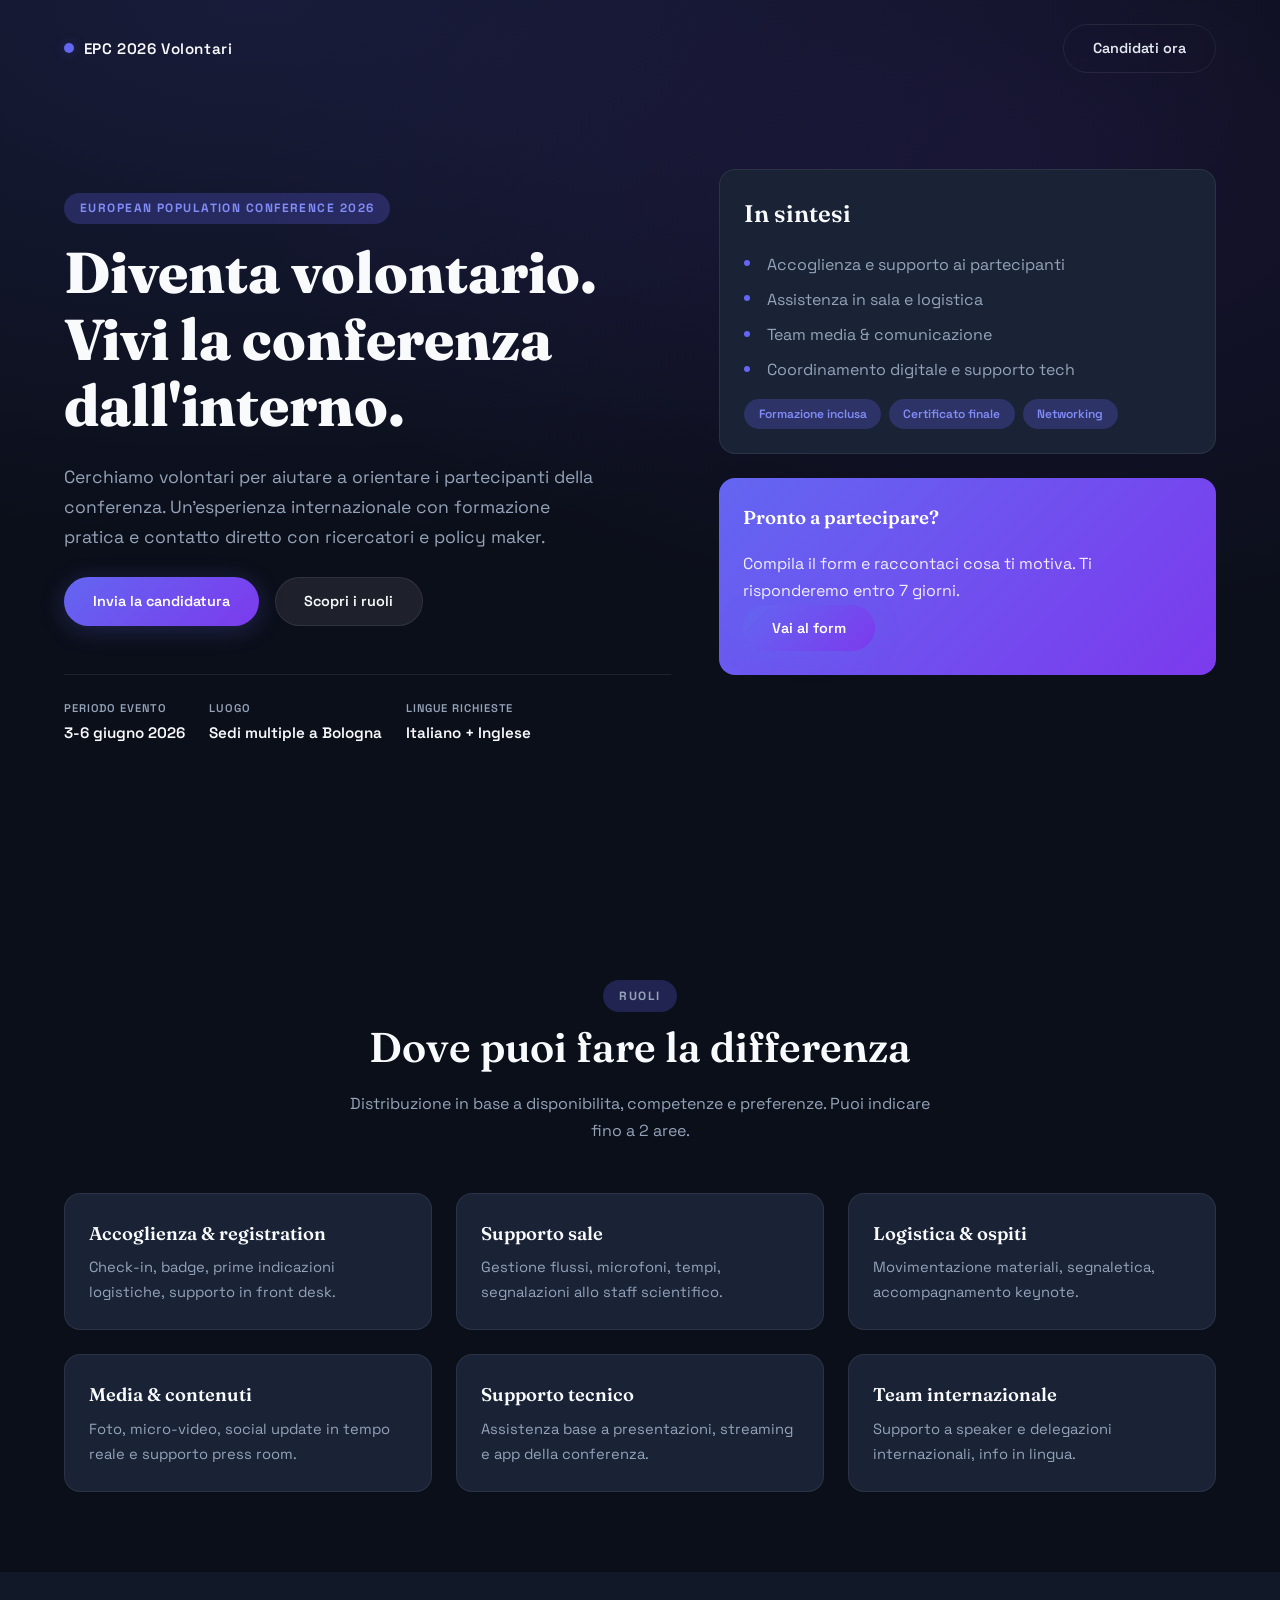
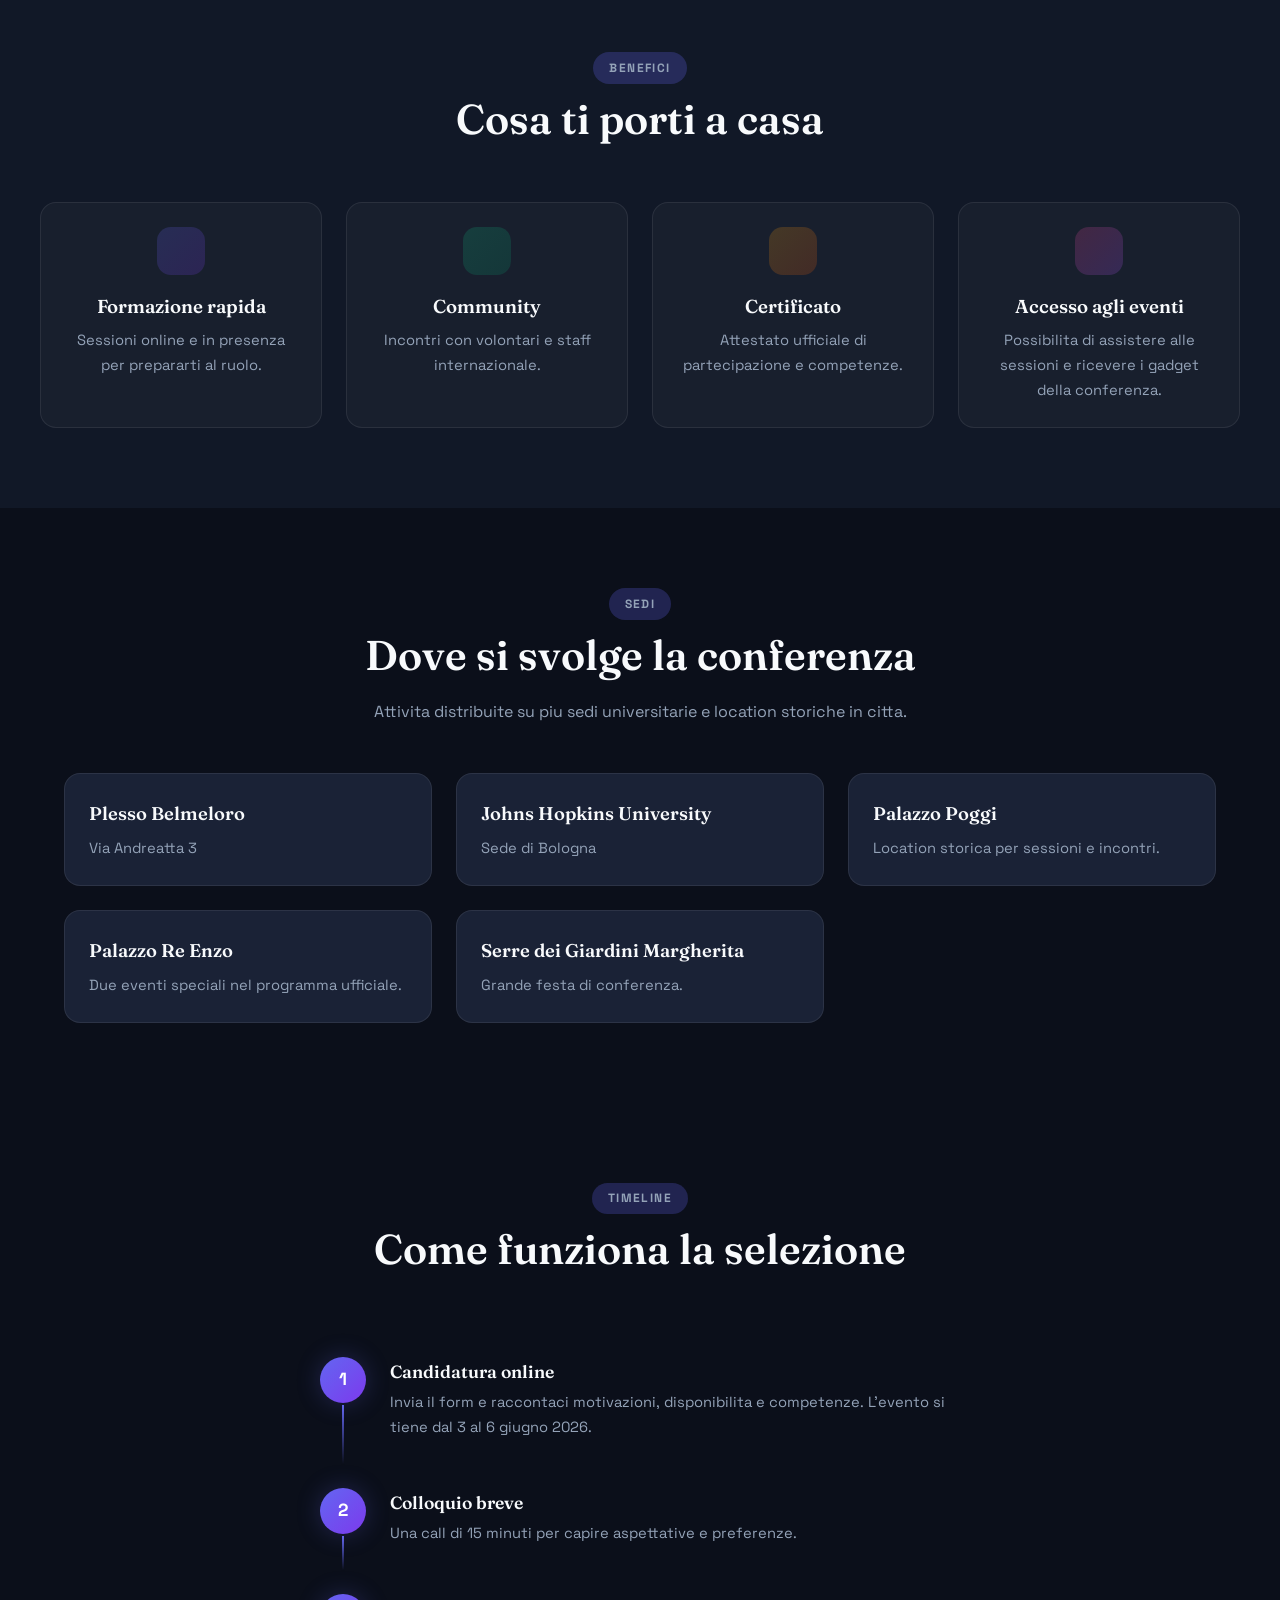
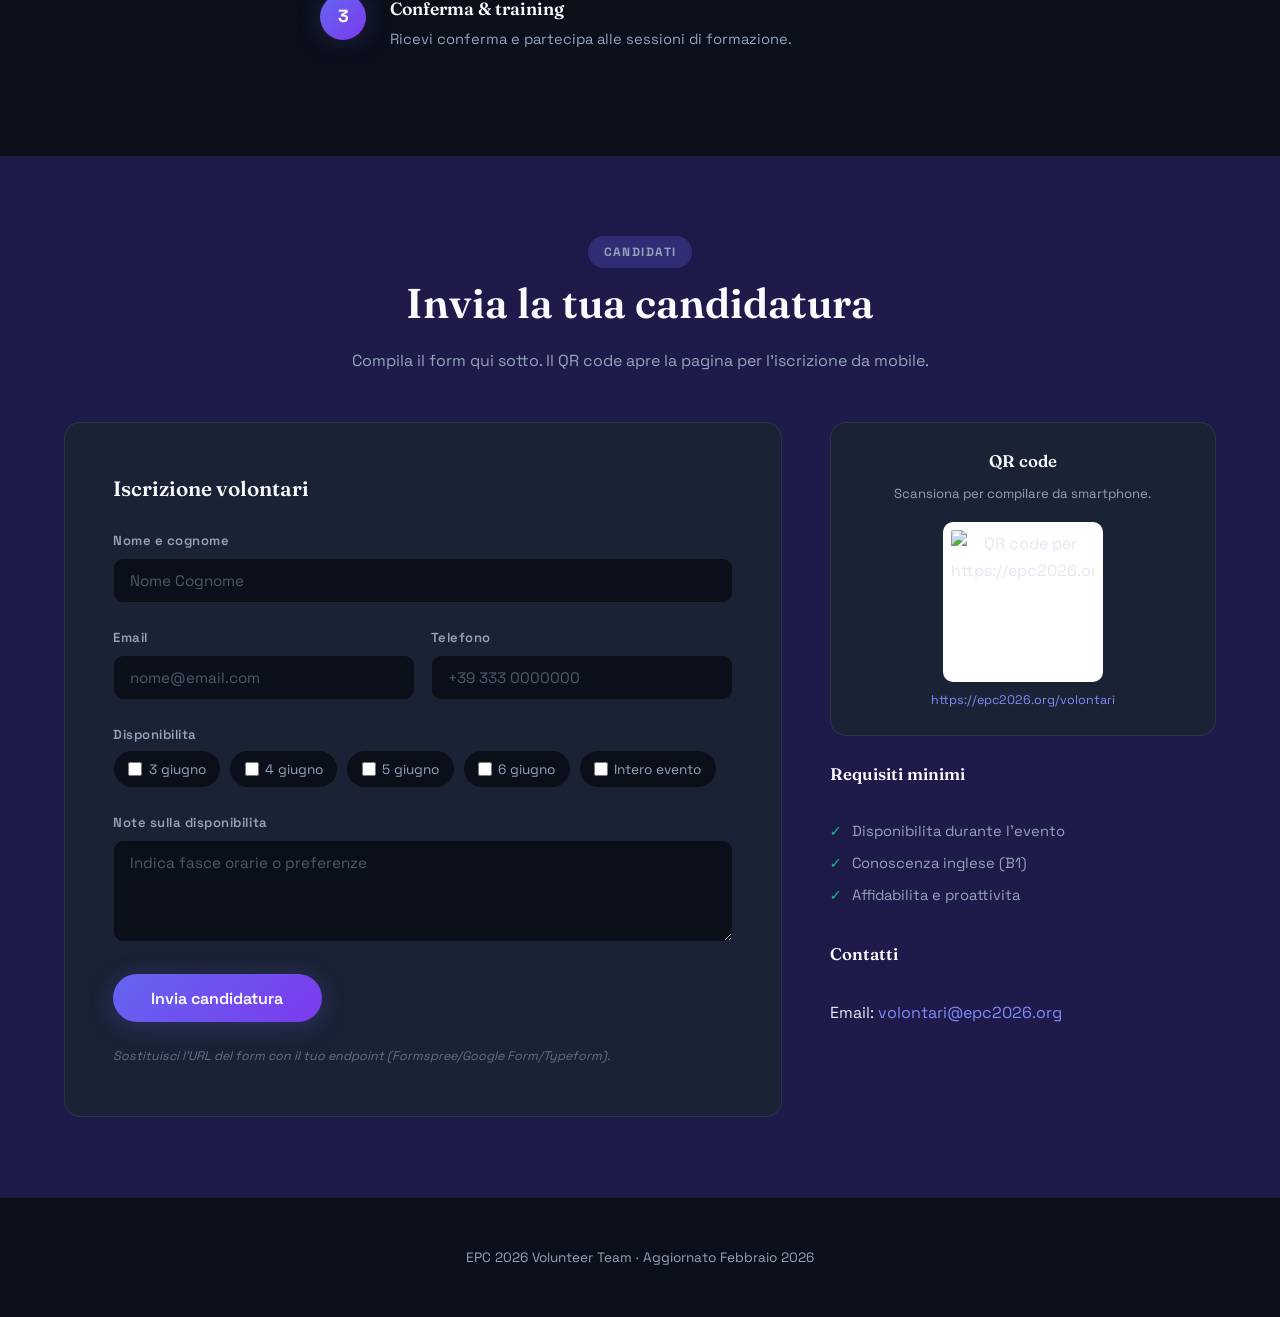
==== index.html @ c8547c2d "Add root-level index.html and assets for GitHub Pages deployment Copy website files to repository ro" ====
<!doctype html>
<html lang="it">
  <head>
    <meta charset="utf-8" />
    <meta name="viewport" content="width=device-width, initial-scale=1" />
    <title>EPC 2026 | Call Volontari</title>
    <meta name="description" content="Unisciti al team volontari della European Population Conference 2026. Un'esperienza internazionale, formazione, networking e accesso agli eventi." />
    <link rel="preconnect" href="https://fonts.googleapis.com" />
    <link rel="preconnect" href="https://fonts.gstatic.com" crossorigin />
    <link href="https://fonts.googleapis.com/css2?family=Fraunces:opsz,wght@9..144,300;9..144,600;9..144,800&family=Space+Grotesk:wght@400;500;600;700&display=swap" rel="stylesheet" />
    <link rel="icon" href="data:image/svg+xml,<svg xmlns='http://www.w3.org/2000/svg' viewBox='0 0 100 100'><text y='.9em' font-size='90'>🎓</text></svg>" />
    <link rel="stylesheet" href="assets/style.css" />
  </head>
  <body>
    <div class="bg-noise" aria-hidden="true"></div>
    <header class="hero">
      <nav class="nav">
        <div class="brand">
          <span class="brand__dot"></span>
          <span class="brand__text">EPC 2026 Volontari</span>
        </div>
        <a class="btn btn--ghost" href="#candidati">Candidati ora</a>
      </nav>

      <div class="hero__grid">
        <div class="hero__copy">
          <p class="tag">European Population Conference 2026</p>
          <h1>Diventa volontario. Vivi la conferenza dall'interno.</h1>
          <p class="lead">
            Cerchiamo volontari per aiutare a orientare i partecipanti della conferenza.
            Un'esperienza internazionale con formazione pratica e contatto diretto con ricercatori e policy maker.
          </p>
          <div class="cta">
            <a class="btn btn--primary" href="#candidati">Invia la candidatura</a>
            <a class="btn btn--light" href="#ruoli">Scopri i ruoli</a>
          </div>
          <div class="meta">
            <div>
              <span class="meta__label">Periodo evento</span>
              <span class="meta__value">3-6 giugno 2026</span>
            </div>
            <div>
              <span class="meta__label">Luogo</span>
              <span class="meta__value">Sedi multiple a Bologna</span>
            </div>
            <div>
              <span class="meta__label">Lingue richieste</span>
              <span class="meta__value">Italiano + Inglese</span>
            </div>
          </div>
        </div>
        <div class="hero__card">
          <div class="card">
            <h2>In sintesi</h2>
            <ul>
              <li>Accoglienza e supporto ai partecipanti</li>
              <li>Assistenza in sala e logistica</li>
              <li>Team media & comunicazione</li>
              <li>Coordinamento digitale e supporto tech</li>
            </ul>
            <div class="pill-row">
              <span class="pill">Formazione inclusa</span>
              <span class="pill">Certificato finale</span>
              <span class="pill">Networking</span>
            </div>
          </div>
          <div class="card card--accent">
            <h3>Pronto a partecipare?</h3>
            <p>Compila il form e raccontaci cosa ti motiva. Ti risponderemo entro 7 giorni.</p>
            <a class="btn btn--primary" href="#candidati">Vai al form</a>
          </div>
        </div>
      </div>
    </header>

    <main>
      <section class="section" id="ruoli">
        <div class="section__intro">
          <p class="tag">Ruoli</p>
          <h2>Dove puoi fare la differenza</h2>
          <p>Distribuzione in base a disponibilita, competenze e preferenze. Puoi indicare fino a 2 aree.</p>
        </div>
        <div class="cards">
          <article class="info-card">
            <h3>Accoglienza & registration</h3>
            <p>Check-in, badge, prime indicazioni logistiche, supporto in front desk.</p>
          </article>
          <article class="info-card">
            <h3>Supporto sale</h3>
            <p>Gestione flussi, microfoni, tempi, segnalazioni allo staff scientifico.</p>
          </article>
          <article class="info-card">
            <h3>Logistica & ospiti</h3>
            <p>Movimentazione materiali, segnaletica, accompagnamento keynote.</p>
          </article>
          <article class="info-card">
            <h3>Media & contenuti</h3>
            <p>Foto, micro-video, social update in tempo reale e supporto press room.</p>
          </article>
          <article class="info-card">
            <h3>Supporto tecnico</h3>
            <p>Assistenza base a presentazioni, streaming e app della conferenza.</p>
          </article>
          <article class="info-card">
            <h3>Team internazionale</h3>
            <p>Supporto a speaker e delegazioni internazionali, info in lingua.</p>
          </article>
        </div>
      </section>

      <section class="section section--alt" id="benefici">
        <div class="section__intro">
          <p class="tag">Benefici</p>
          <h2>Cosa ti porti a casa</h2>
        </div>
        <div class="benefits">
          <div class="benefit">
            <h3>Formazione rapida</h3>
            <p>Sessioni online e in presenza per prepararti al ruolo.</p>
          </div>
          <div class="benefit">
            <h3>Community</h3>
            <p>Incontri con volontari e staff internazionale.</p>
          </div>
          <div class="benefit">
            <h3>Certificato</h3>
            <p>Attestato ufficiale di partecipazione e competenze.</p>
          </div>
          <div class="benefit">
            <h3>Accesso agli eventi</h3>
            <p>Possibilita di assistere alle sessioni e ricevere i gadget della conferenza.</p>
          </div>
        </div>
      </section>

      <section class="section" id="sedi">
        <div class="section__intro">
          <p class="tag">Sedi</p>
          <h2>Dove si svolge la conferenza</h2>
          <p>Attivita distribuite su piu sedi universitarie e location storiche in citta.</p>
        </div>
        <div class="cards">
          <article class="info-card">
            <h3>Plesso Belmeloro</h3>
            <p>Via Andreatta 3</p>
          </article>
          <article class="info-card">
            <h3>Johns Hopkins University</h3>
            <p>Sede di Bologna</p>
          </article>
          <article class="info-card">
            <h3>Palazzo Poggi</h3>
            <p>Location storica per sessioni e incontri.</p>
          </article>
          <article class="info-card">
            <h3>Palazzo Re Enzo</h3>
            <p>Due eventi speciali nel programma ufficiale.</p>
          </article>
          <article class="info-card">
            <h3>Serre dei Giardini Margherita</h3>
            <p>Grande festa di conferenza.</p>
          </article>
        </div>
      </section>

      <section class="section" id="timeline">
        <div class="section__intro">
          <p class="tag">Timeline</p>
          <h2>Come funziona la selezione</h2>
        </div>
        <div class="timeline">
          <div class="timeline__step">
            <span>1</span>
            <div>
              <h4>Candidatura online</h4>
            <p>Invia il form e raccontaci motivazioni, disponibilita e competenze. L'evento si tiene dal 3 al 6 giugno 2026.</p>
            </div>
          </div>
          <div class="timeline__step">
            <span>2</span>
            <div>
              <h4>Colloquio breve</h4>
              <p>Una call di 15 minuti per capire aspettative e preferenze.</p>
            </div>
          </div>
          <div class="timeline__step">
            <span>3</span>
            <div>
              <h4>Conferma & training</h4>
              <p>Ricevi conferma e partecipa alle sessioni di formazione.</p>
            </div>
          </div>
        </div>
      </section>

      <section class="section section--highlight" id="candidati">
        <div class="section__intro">
          <p class="tag">Candidati</p>
          <h2>Invia la tua candidatura</h2>
          <p>Compila il form qui sotto. Il QR code apre la pagina per l'iscrizione da mobile.</p>
        </div>
        <div class="apply">
          <div class="apply__box">
            <h3>Iscrizione volontari</h3>
            <form class="form" action="https://formspree.io/f/INSERISCI_ID" method="POST">
              <label class="field">
                <span>Nome e cognome</span>
                <input type="text" name="nome" placeholder="Nome Cognome" required />
              </label>
              <div class="field-row">
                <label class="field">
                  <span>Email</span>
                  <input type="email" name="email" placeholder="nome@email.com" required />
                </label>
                <label class="field">
                  <span>Telefono</span>
                  <input type="tel" name="telefono" placeholder="+39 333 0000000" required />
                </label>
              </div>
              <fieldset class="field">
                <legend>Disponibilita</legend>
                <div class="chips">
                  <label><input type="checkbox" name="disponibilita" value="3 giugno" /> 3 giugno</label>
                  <label><input type="checkbox" name="disponibilita" value="4 giugno" /> 4 giugno</label>
                  <label><input type="checkbox" name="disponibilita" value="5 giugno" /> 5 giugno</label>
                  <label><input type="checkbox" name="disponibilita" value="6 giugno" /> 6 giugno</label>
                  <label><input type="checkbox" name="disponibilita" value="intero evento" /> Intero evento</label>
                </div>
              </fieldset>
              <label class="field">
                <span>Note sulla disponibilita</span>
                <textarea name="note" rows="4" placeholder="Indica fasce orarie o preferenze"></textarea>
              </label>
              <button class="btn btn--primary" type="submit">Invia candidatura</button>
              <p class="apply__note">Sostituisci l'URL del form con il tuo endpoint (Formspree/Google Form/Typeform).</p>
            </form>
          </div>
          <div class="apply__info">
            <div class="qr" data-qr-url="https://epc2026.org/volontari">
              <h4>QR code</h4>
              <p class="qr__note">Scansiona per compilare da smartphone.</p>
              <img class="qr__img" id="qr-code" alt="QR code iscrizione" />
              <p class="qr__link" id="qr-link"></p>
            </div>
            <h4>Requisiti minimi</h4>
            <ul>
              <li>Disponibilita durante l'evento</li>
              <li>Conoscenza inglese (B1)</li>
              <li>Affidabilita e proattivita</li>
            </ul>
            <h4>Contatti</h4>
            <p>Email: <a href="mailto:volontari@epc2026.org">volontari@epc2026.org</a></p>
          </div>
        </div>
      </section>
    </main>

    <footer class="footer">
      <p>EPC 2026 Volunteer Team · Aggiornato Febbraio 2026</p>
    </footer>

    <script src="assets/main.js"></script>
  </body>
</html>
---- assets/style.css ----
/* ===== EPC 2026 Volontari — Style System ===== */

/* --- Reset & Base --- */
*,
*::before,
*::after {
  margin: 0;
  padding: 0;
  box-sizing: border-box;
}

:root {
  /* Palette */
  --clr-bg:        #0b0f1a;
  --clr-bg-2:      #111827;
  --clr-surface:   #1a2236;
  --clr-surface-2: #232d44;
  --clr-border:    rgba(255,255,255,.08);
  --clr-text:      #e2e8f0;
  --clr-muted:     #94a3b8;
  --clr-heading:   #f8fafc;
  --clr-accent:    #6366f1;
  --clr-accent-2:  #818cf8;
  --clr-accent-glow: rgba(99,102,241,.25);
  --clr-warm:      #f59e0b;
  --clr-warm-glow: rgba(245,158,11,.15);
  --clr-success:   #10b981;
  --clr-highlight-bg: #1e1b4b;

  /* Typography */
  --ff-display: 'Fraunces', Georgia, serif;
  --ff-body:    'Space Grotesk', system-ui, sans-serif;

  /* Spacing */
  --space-xs: .5rem;
  --space-sm: 1rem;
  --space-md: 1.5rem;
  --space-lg: 3rem;
  --space-xl: 5rem;

  /* Misc */
  --radius: 16px;
  --radius-sm: 10px;
  --radius-pill: 100px;
  --transition: .3s cubic-bezier(.4,0,.2,1);
  --max-w: 1200px;
}

html {
  scroll-behavior: smooth;
  -webkit-font-smoothing: antialiased;
}

body {
  font-family: var(--ff-body);
  font-size: 1rem;
  line-height: 1.7;
  color: var(--clr-text);
  background: var(--clr-bg);
  overflow-x: hidden;
}

img { max-width: 100%; display: block; }
a   { color: var(--clr-accent-2); text-decoration: none; }
ul  { list-style: none; }

::selection {
  background: var(--clr-accent);
  color: #fff;
}

/* --- Background Noise Overlay --- */
.bg-noise {
  position: fixed;
  inset: 0;
  pointer-events: none;
  z-index: 0;
  opacity: .035;
  background-image: url("data:image/svg+xml,%3Csvg viewBox='0 0 256 256' xmlns='http://www.w3.org/2000/svg'%3E%3Cfilter id='n'%3E%3CfeTurbulence type='fractalNoise' baseFrequency='.85' numOctaves='4' stitchTiles='stitch'/%3E%3C/filter%3E%3Crect width='100%25' height='100%25' filter='url(%23n)'/%3E%3C/svg%3E");
  background-size: 200px;
}

/* --- Utility --- */
.section,
.hero,
.footer {
  position: relative;
  z-index: 1;
}

/* ===== NAVIGATION ===== */
.nav {
  display: flex;
  align-items: center;
  justify-content: space-between;
  max-width: var(--max-w);
  margin: 0 auto;
  padding: var(--space-md) var(--space-md);
}

.brand {
  display: flex;
  align-items: center;
  gap: .6rem;
}

.brand__dot {
  width: 10px;
  height: 10px;
  border-radius: 50%;
  background: var(--clr-accent);
  box-shadow: 0 0 12px var(--clr-accent-glow);
  animation: pulse-dot 2s ease-in-out infinite;
}

@keyframes pulse-dot {
  0%, 100% { box-shadow: 0 0 12px var(--clr-accent-glow); }
  50%      { box-shadow: 0 0 24px var(--clr-accent-glow), 0 0 48px var(--clr-accent-glow); }
}

.brand__text {
  font-weight: 600;
  font-size: .95rem;
  letter-spacing: .04em;
  color: var(--clr-heading);
}

/* ===== BUTTONS ===== */
.btn {
  display: inline-flex;
  align-items: center;
  justify-content: center;
  font-family: var(--ff-body);
  font-weight: 600;
  font-size: .9rem;
  border: none;
  border-radius: var(--radius-pill);
  cursor: pointer;
  padding: .7rem 1.8rem;
  transition: var(--transition);
  white-space: nowrap;
}

.btn--primary {
  background: linear-gradient(135deg, var(--clr-accent), #7c3aed);
  color: #fff;
  box-shadow: 0 4px 24px var(--clr-accent-glow);
}
.btn--primary:hover {
  transform: translateY(-2px);
  box-shadow: 0 8px 32px var(--clr-accent-glow);
}

.btn--ghost {
  background: transparent;
  color: var(--clr-text);
  border: 1px solid var(--clr-border);
  backdrop-filter: blur(4px);
}
.btn--ghost:hover {
  background: rgba(255,255,255,.05);
  border-color: var(--clr-accent);
  color: var(--clr-accent-2);
}

.btn--light {
  background: rgba(255,255,255,.08);
  color: var(--clr-heading);
  border: 1px solid var(--clr-border);
}
.btn--light:hover {
  background: rgba(255,255,255,.14);
}

/* ===== HERO ===== */
.hero {
  min-height: 100vh;
  padding-bottom: var(--space-xl);
  background:
    radial-gradient(ellipse 80% 60% at 20% 0%, rgba(99,102,241,.15), transparent),
    radial-gradient(ellipse 60% 50% at 80% 20%, rgba(124,58,237,.1), transparent),
    var(--clr-bg);
}

.hero__grid {
  display: grid;
  grid-template-columns: 1.1fr .9fr;
  gap: var(--space-lg);
  align-items: start;
  max-width: var(--max-w);
  margin: 0 auto;
  padding: var(--space-lg) var(--space-md) 0;
}

.hero__copy {
  padding-top: var(--space-lg);
}

.tag {
  display: inline-block;
  font-size: .75rem;
  font-weight: 700;
  letter-spacing: .12em;
  text-transform: uppercase;
  color: var(--clr-accent-2);
  background: var(--clr-accent-glow);
  padding: .35rem 1rem;
  border-radius: var(--radius-pill);
  margin-bottom: var(--space-sm);
}

h1 {
  font-family: var(--ff-display);
  font-size: clamp(2.4rem, 5vw, 3.6rem);
  font-weight: 800;
  line-height: 1.15;
  color: var(--clr-heading);
  margin-bottom: var(--space-md);
}

.lead {
  font-size: 1.1rem;
  color: var(--clr-muted);
  max-width: 540px;
  margin-bottom: var(--space-md);
}

.cta {
  display: flex;
  flex-wrap: wrap;
  gap: var(--space-sm);
  margin-bottom: var(--space-lg);
}

.meta {
  display: flex;
  flex-wrap: wrap;
  gap: var(--space-md);
  padding-top: var(--space-md);
  border-top: 1px solid var(--clr-border);
}

.meta__label {
  display: block;
  font-size: .7rem;
  font-weight: 600;
  letter-spacing: .08em;
  text-transform: uppercase;
  color: var(--clr-muted);
  margin-bottom: 2px;
}

.meta__value {
  display: block;
  font-weight: 600;
  color: var(--clr-heading);
  font-size: .95rem;
}

/* --- Hero Cards --- */
.hero__card {
  display: flex;
  flex-direction: column;
  gap: var(--space-md);
  padding-top: var(--space-md);
}

.card {
  background: var(--clr-surface);
  border: 1px solid var(--clr-border);
  border-radius: var(--radius);
  padding: var(--space-md) var(--space-md);
  backdrop-filter: blur(12px);
}

.card h2,
.card h3 {
  font-family: var(--ff-display);
  font-weight: 600;
  color: var(--clr-heading);
  margin-bottom: var(--space-sm);
}

.card ul {
  padding-left: 0;
}

.card li {
  position: relative;
  padding-left: 1.4rem;
  margin-bottom: .5rem;
  color: var(--clr-muted);
}

.card li::before {
  content: '';
  position: absolute;
  left: 0;
  top: .6em;
  width: 6px;
  height: 6px;
  border-radius: 50%;
  background: var(--clr-accent);
}

.card--accent {
  background: linear-gradient(135deg, var(--clr-accent), #7c3aed);
  border: none;
}

.card--accent h3,
.card--accent p {
  color: #fff;
}

.card--accent p {
  opacity: .9;
}

.pill-row {
  display: flex;
  flex-wrap: wrap;
  gap: .5rem;
  margin-top: var(--space-sm);
}

.pill {
  font-size: .75rem;
  font-weight: 600;
  padding: .3rem .9rem;
  border-radius: var(--radius-pill);
  background: var(--clr-accent-glow);
  color: var(--clr-accent-2);
}

/* ===== SECTIONS ===== */
.section {
  padding: var(--space-xl) var(--space-md);
  max-width: var(--max-w);
  margin: 0 auto;
}

.section--alt {
  background: var(--clr-bg-2);
  max-width: 100%;
}

.section--alt > * {
  max-width: var(--max-w);
  margin-left: auto;
  margin-right: auto;
}

.section--highlight {
  background: var(--clr-highlight-bg);
  max-width: 100%;
}

.section--highlight > * {
  max-width: var(--max-w);
  margin-left: auto;
  margin-right: auto;
}

.section__intro {
  text-align: center;
  margin-bottom: var(--space-lg);
}

.section__intro h2 {
  font-family: var(--ff-display);
  font-size: clamp(1.8rem, 3.5vw, 2.6rem);
  font-weight: 600;
  color: var(--clr-heading);
  margin-bottom: var(--space-xs);
}

.section__intro p {
  color: var(--clr-muted);
  max-width: 580px;
  margin: 0 auto;
}

/* ===== CARDS GRID ===== */
.cards {
  display: grid;
  grid-template-columns: repeat(auto-fill, minmax(280px, 1fr));
  gap: var(--space-md);
}

.info-card {
  background: var(--clr-surface);
  border: 1px solid var(--clr-border);
  border-radius: var(--radius);
  padding: var(--space-md);
  transition: var(--transition);
  position: relative;
  overflow: hidden;
}

.info-card::before {
  content: '';
  position: absolute;
  top: 0;
  left: 0;
  right: 0;
  height: 3px;
  background: linear-gradient(90deg, var(--clr-accent), #7c3aed, var(--clr-warm));
  opacity: 0;
  transition: var(--transition);
}

.info-card:hover {
  border-color: var(--clr-accent);
  transform: translateY(-4px);
  box-shadow: 0 12px 40px rgba(0,0,0,.3);
}

.info-card:hover::before {
  opacity: 1;
}

.info-card h3 {
  font-family: var(--ff-display);
  font-weight: 600;
  font-size: 1.15rem;
  color: var(--clr-heading);
  margin-bottom: .4rem;
}

.info-card p {
  color: var(--clr-muted);
  font-size: .92rem;
}

/* ===== BENEFITS ===== */
.benefits {
  display: grid;
  grid-template-columns: repeat(auto-fill, minmax(240px, 1fr));
  gap: var(--space-md);
}

.benefit {
  text-align: center;
  padding: var(--space-md);
  border-radius: var(--radius);
  background: rgba(255,255,255,.03);
  border: 1px solid var(--clr-border);
  transition: var(--transition);
}

.benefit:hover {
  background: rgba(99,102,241,.06);
  border-color: rgba(99,102,241,.2);
}

.benefit h3 {
  font-family: var(--ff-display);
  font-weight: 600;
  color: var(--clr-heading);
  margin-bottom: .3rem;
}

.benefit h3::before {
  content: '';
  display: block;
  width: 48px;
  height: 48px;
  margin: 0 auto var(--space-sm);
  border-radius: 14px;
  background: var(--clr-accent-glow);
}

.benefit:nth-child(1) h3::before { background: linear-gradient(135deg, rgba(99,102,241,.2), rgba(124,58,237,.2)); }
.benefit:nth-child(2) h3::before { background: linear-gradient(135deg, rgba(16,185,129,.2), rgba(5,150,105,.2)); }
.benefit:nth-child(3) h3::before { background: linear-gradient(135deg, rgba(245,158,11,.2), rgba(234,88,12,.2)); }
.benefit:nth-child(4) h3::before { background: linear-gradient(135deg, rgba(236,72,153,.2), rgba(168,85,247,.2)); }

.benefit p {
  color: var(--clr-muted);
  font-size: .92rem;
}

/* ===== TIMELINE ===== */
.timeline {
  display: flex;
  flex-direction: column;
  gap: 0;
  max-width: 640px;
  margin: 0 auto;
}

.timeline__step {
  display: flex;
  gap: var(--space-md);
  padding: var(--space-md) 0;
  position: relative;
}

.timeline__step:not(:last-child)::after {
  content: '';
  position: absolute;
  left: 22px;
  top: calc(var(--space-md) + 48px);
  bottom: 0;
  width: 2px;
  background: linear-gradient(to bottom, var(--clr-accent), transparent);
}

.timeline__step > span {
  flex-shrink: 0;
  display: flex;
  align-items: center;
  justify-content: center;
  width: 46px;
  height: 46px;
  border-radius: 50%;
  background: linear-gradient(135deg, var(--clr-accent), #7c3aed);
  color: #fff;
  font-weight: 700;
  font-size: 1.1rem;
  box-shadow: 0 0 24px var(--clr-accent-glow);
}

.timeline__step h4 {
  font-family: var(--ff-display);
  font-weight: 600;
  color: var(--clr-heading);
  margin-bottom: .2rem;
  font-size: 1.1rem;
}

.timeline__step p {
  color: var(--clr-muted);
  font-size: .92rem;
}

/* ===== APPLICATION FORM ===== */
.apply {
  display: grid;
  grid-template-columns: 1.3fr .7fr;
  gap: var(--space-lg);
  align-items: start;
  padding: 0 var(--space-md);
}

.apply__box {
  background: var(--clr-surface);
  border: 1px solid var(--clr-border);
  border-radius: var(--radius);
  padding: var(--space-lg);
}

.apply__box h3 {
  font-family: var(--ff-display);
  font-weight: 600;
  font-size: 1.3rem;
  color: var(--clr-heading);
  margin-bottom: var(--space-md);
}

.form {
  display: flex;
  flex-direction: column;
  gap: var(--space-md);
}

.field {
  display: flex;
  flex-direction: column;
  gap: .35rem;
  border: none;
}

.field > span,
.field > legend {
  font-size: .82rem;
  font-weight: 600;
  color: var(--clr-muted);
  letter-spacing: .04em;
}

.field input,
.field textarea {
  font-family: var(--ff-body);
  font-size: .95rem;
  padding: .75rem 1rem;
  border: 1px solid var(--clr-border);
  border-radius: var(--radius-sm);
  background: var(--clr-bg);
  color: var(--clr-text);
  transition: var(--transition);
}

.field input:focus,
.field textarea:focus {
  outline: none;
  border-color: var(--clr-accent);
  box-shadow: 0 0 0 3px var(--clr-accent-glow);
}

.field input::placeholder,
.field textarea::placeholder {
  color: rgba(148,163,184,.5);
}

.field-row {
  display: grid;
  grid-template-columns: 1fr 1fr;
  gap: var(--space-sm);
}

fieldset.field {
  padding: 0;
}

.chips {
  display: flex;
  flex-wrap: wrap;
  gap: .5rem;
  margin-top: .25rem;
}

.chips label {
  display: flex;
  align-items: center;
  gap: .4rem;
  font-size: .85rem;
  padding: .4rem .9rem;
  border-radius: var(--radius-pill);
  background: var(--clr-bg);
  border: 1px solid var(--clr-border);
  cursor: pointer;
  transition: var(--transition);
  color: var(--clr-muted);
}

.chips label:hover {
  border-color: var(--clr-accent);
  color: var(--clr-accent-2);
}

.chips input[type="checkbox"] {
  accent-color: var(--clr-accent);
  width: 14px;
  height: 14px;
}

.chips label:has(input:checked) {
  background: var(--clr-accent-glow);
  border-color: var(--clr-accent);
  color: var(--clr-accent-2);
}

.form .btn--primary {
  align-self: flex-start;
  padding: .85rem 2.4rem;
  font-size: 1rem;
  margin-top: var(--space-xs);
}

.apply__note {
  font-size: .78rem;
  color: var(--clr-muted);
  opacity: .6;
  font-style: italic;
}

/* --- Sidebar Info --- */
.apply__info {
  display: flex;
  flex-direction: column;
  gap: var(--space-md);
}

.apply__info h4 {
  font-family: var(--ff-display);
  font-weight: 600;
  color: var(--clr-heading);
  margin-bottom: .4rem;
  font-size: 1.05rem;
}

.apply__info ul {
  padding-left: 0;
}

.apply__info li {
  position: relative;
  padding-left: 1.4rem;
  margin-bottom: .45rem;
  color: var(--clr-muted);
  font-size: .92rem;
}

.apply__info li::before {
  content: '✓';
  position: absolute;
  left: 0;
  color: var(--clr-success);
  font-weight: 700;
}

.qr {
  background: var(--clr-surface);
  border: 1px solid var(--clr-border);
  border-radius: var(--radius);
  padding: var(--space-md);
  text-align: center;
}

.qr h4 {
  margin-bottom: var(--space-xs);
}

.qr__note {
  font-size: .82rem;
  color: var(--clr-muted);
  margin-bottom: var(--space-sm);
}

.qr__img {
  width: 160px;
  height: 160px;
  margin: 0 auto var(--space-xs);
  border-radius: var(--radius-sm);
  background: #fff;
  padding: 8px;
}

.qr__link {
  font-size: .78rem;
  color: var(--clr-accent-2);
  word-break: break-all;
}

/* ===== FOOTER ===== */
.footer {
  text-align: center;
  padding: var(--space-lg) var(--space-md);
  color: var(--clr-muted);
  font-size: .85rem;
  border-top: 1px solid var(--clr-border);
}

/* ===== SCROLL ANIMATIONS ===== */
.fade-in {
  opacity: 0;
  transform: translateY(24px);
  transition: opacity .7s ease, transform .7s ease;
}

.fade-in.visible {
  opacity: 1;
  transform: translateY(0);
}

/* Stagger children */
.cards .info-card,
.benefits .benefit,
.timeline__step {
  opacity: 0;
  transform: translateY(20px);
  transition: opacity .5s ease, transform .5s ease;
}

.cards .info-card.visible,
.benefits .benefit.visible,
.timeline__step.visible {
  opacity: 1;
  transform: translateY(0);
}

/* ===== RESPONSIVE ===== */
@media (max-width: 900px) {
  .hero__grid {
    grid-template-columns: 1fr;
    padding-top: var(--space-md);
  }

  .hero__copy {
    padding-top: var(--space-md);
  }

  .apply {
    grid-template-columns: 1fr;
  }

  .field-row {
    grid-template-columns: 1fr;
  }
}

@media (max-width: 600px) {
  h1 {
    font-size: 2rem;
  }

  .section {
    padding: var(--space-lg) var(--space-sm);
  }

  .nav {
    padding: var(--space-sm);
  }

  .meta {
    flex-direction: column;
    gap: var(--space-sm);
  }

  .cta {
    flex-direction: column;
  }

  .cta .btn {
    width: 100%;
    text-align: center;
  }

  .apply__box {
    padding: var(--space-md);
  }

  .cards {
    grid-template-columns: 1fr;
  }

  .benefits {
    grid-template-columns: 1fr 1fr;
  }

  .chips {
    flex-direction: column;
  }

  .chips label {
    justify-content: flex-start;
  }
}

@media (max-width: 400px) {
  .benefits {
    grid-template-columns: 1fr;
  }
}
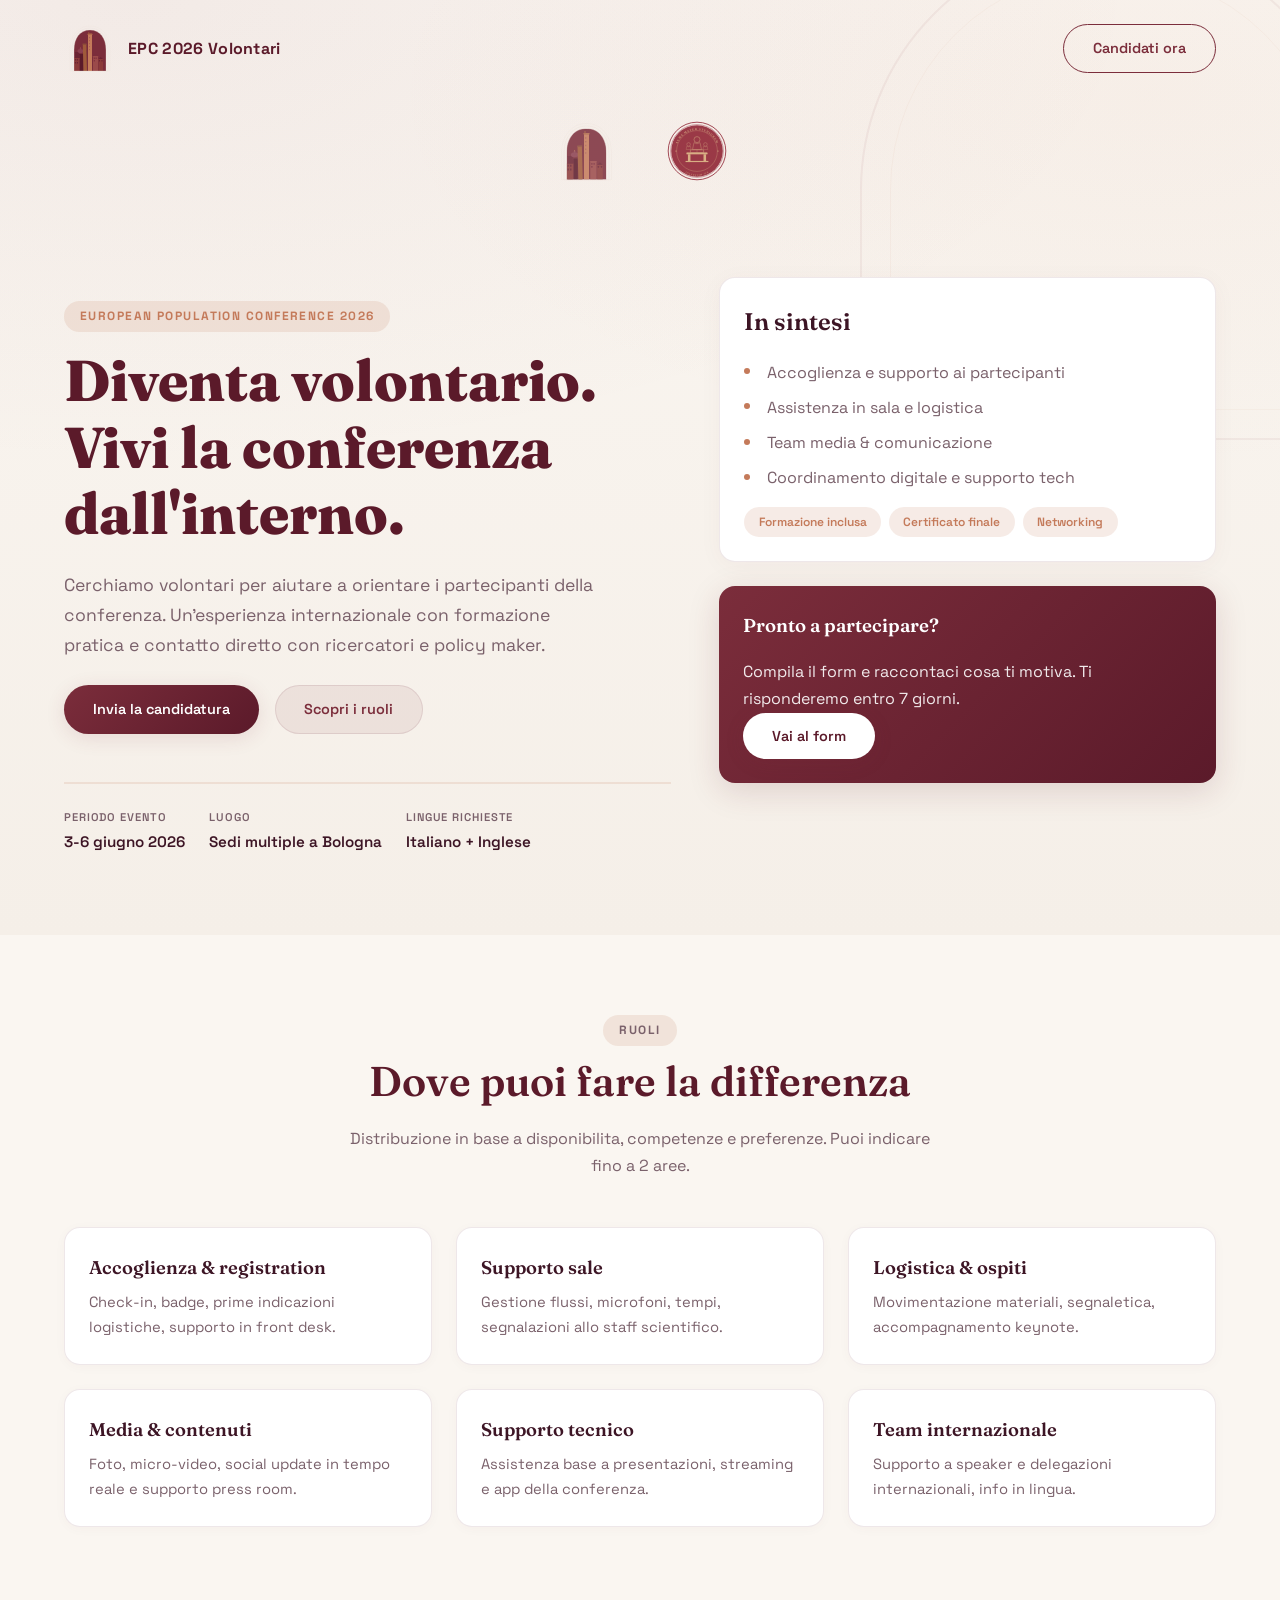
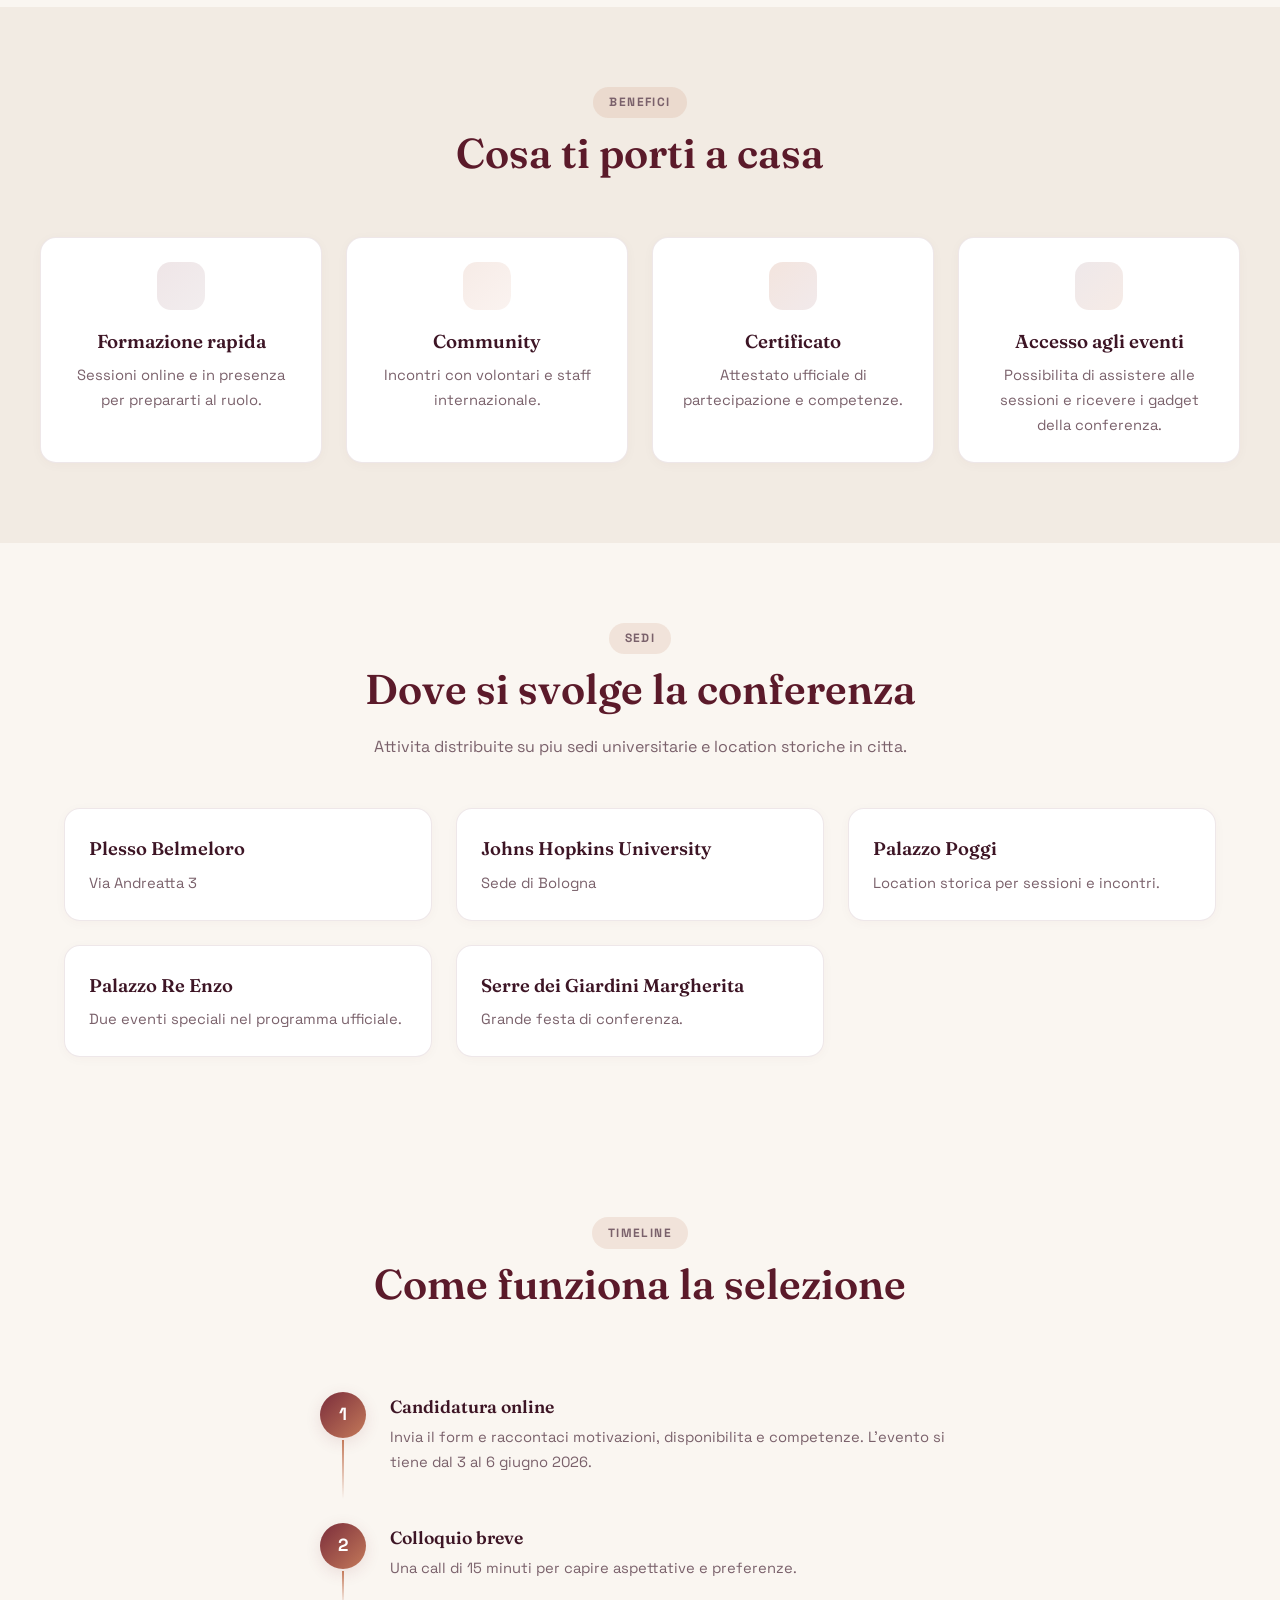
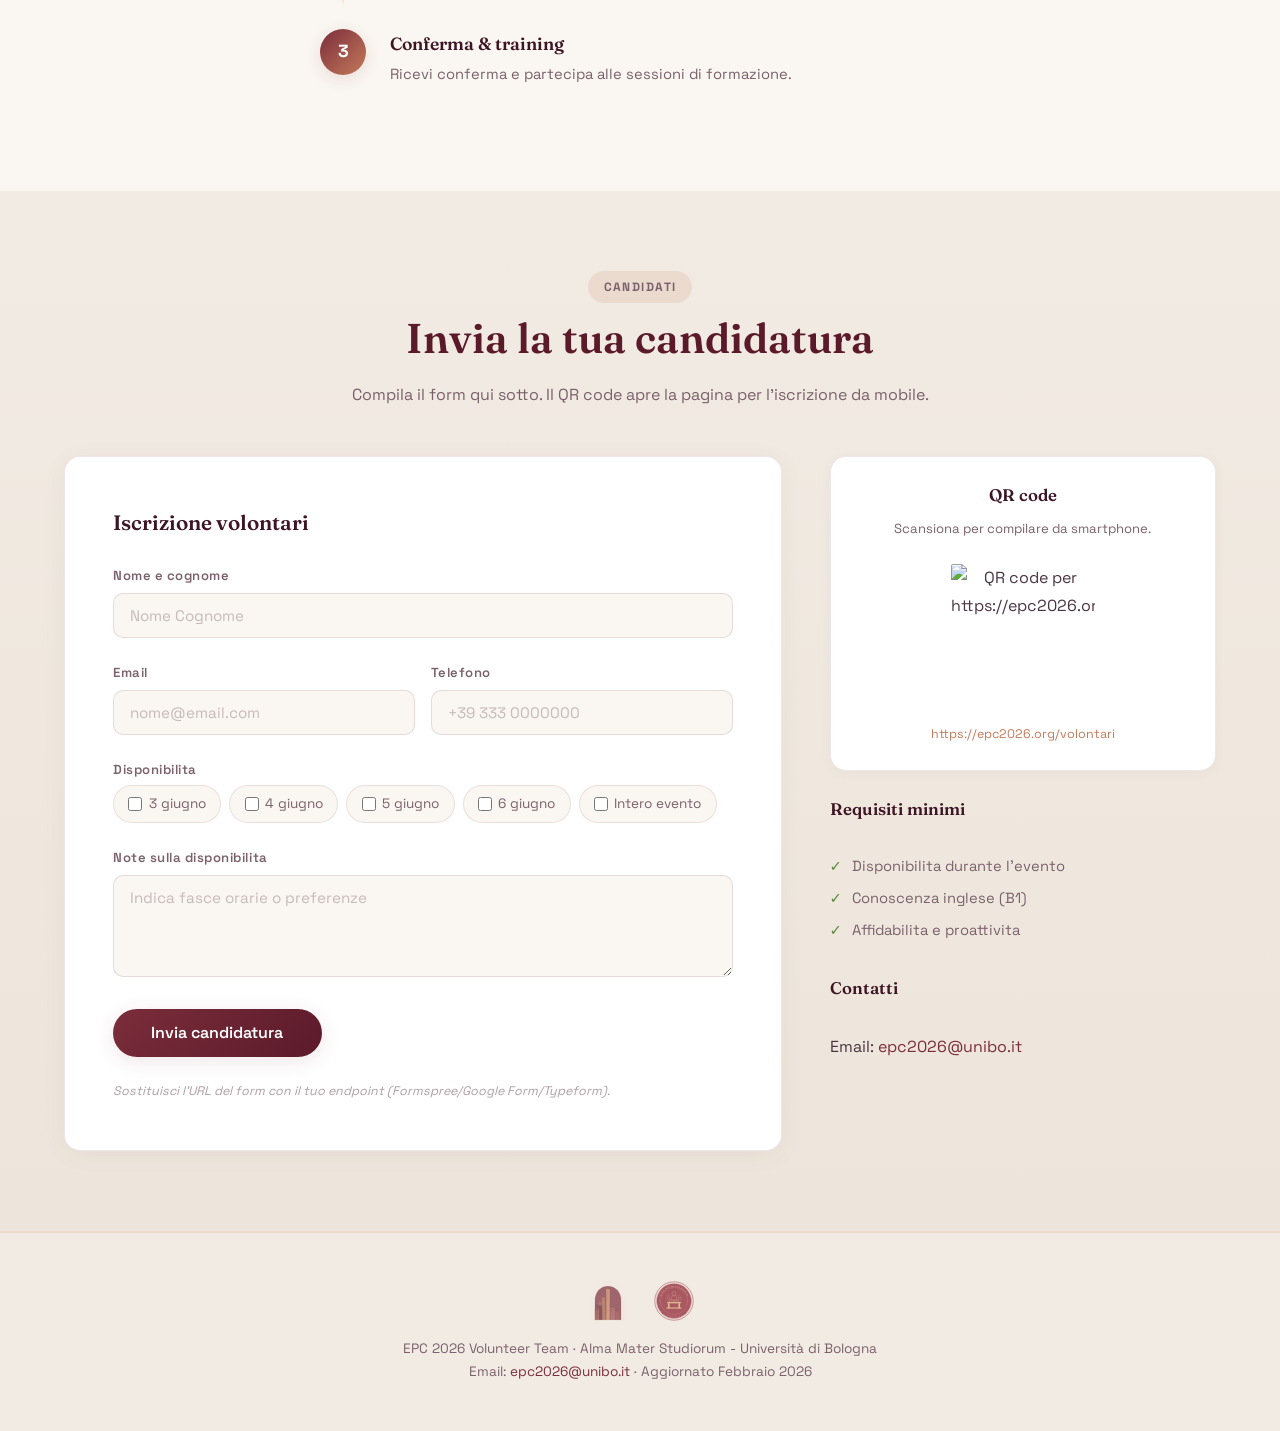
==== commit e6c53274: "Rebrand with EPC 2026 logo colors and add institutional logos - Switch from dark theme to warm cream" ====
--- a/index.html
+++ b/index.html
@@ -16,11 +16,16 @@
     <header class="hero">
       <nav class="nav">
         <div class="brand">
-          <span class="brand__dot"></span>
+          <img class="brand__logo" src="assets/epc2026-logo.svg" alt="EPC 2026 Logo" />
           <span class="brand__text">EPC 2026 Volontari</span>
         </div>
         <a class="btn btn--ghost" href="#candidati">Candidati ora</a>
       </nav>
+
+      <div class="logos-bar">
+        <img src="assets/epc2026-logo.svg" alt="European Population Conference 2026" />
+        <img src="assets/unibo-logo.svg" alt="Alma Mater Studiorum - Università di Bologna" />
+      </div>
 
       <div class="hero__grid">
         <div class="hero__copy">
@@ -249,14 +254,19 @@
               <li>Affidabilita e proattivita</li>
             </ul>
             <h4>Contatti</h4>
-            <p>Email: <a href="mailto:volontari@epc2026.org">volontari@epc2026.org</a></p>
+            <p>Email: <a href="mailto:epc2026@unibo.it">epc2026@unibo.it</a></p>
           </div>
         </div>
       </section>
     </main>
 
     <footer class="footer">
-      <p>EPC 2026 Volunteer Team · Aggiornato Febbraio 2026</p>
+      <div class="footer__logos">
+        <img src="assets/epc2026-logo.svg" alt="EPC 2026" />
+        <img src="assets/unibo-logo.svg" alt="Università di Bologna" />
+      </div>
+      <p>EPC 2026 Volunteer Team · Alma Mater Studiorum - Università di Bologna</p>
+      <p>Email: <a href="mailto:epc2026@unibo.it">epc2026@unibo.it</a> · Aggiornato Febbraio 2026</p>
     </footer>
 
     <script src="assets/main.js"></script>
--- a/assets/style.css
+++ b/assets/style.css
@@ -1,4 +1,5 @@
 /* ===== EPC 2026 Volontari — Style System ===== */
+/* Palette inspired by the EPC 2026 logo: burgundy, terracotta, warm cream */
 
 /* --- Reset & Base --- */
 *,
@@ -10,22 +11,23 @@
 }
 
 :root {
-  /* Palette */
-  --clr-bg:        #0b0f1a;
-  --clr-bg-2:      #111827;
-  --clr-surface:   #1a2236;
-  --clr-surface-2: #232d44;
-  --clr-border:    rgba(255,255,255,.08);
-  --clr-text:      #e2e8f0;
-  --clr-muted:     #94a3b8;
-  --clr-heading:   #f8fafc;
-  --clr-accent:    #6366f1;
-  --clr-accent-2:  #818cf8;
-  --clr-accent-glow: rgba(99,102,241,.25);
-  --clr-warm:      #f59e0b;
-  --clr-warm-glow: rgba(245,158,11,.15);
-  --clr-success:   #10b981;
-  --clr-highlight-bg: #1e1b4b;
+  /* Palette — EPC 2026 brand */
+  --clr-bg:        #FAF6F1;
+  --clr-bg-2:      #F2EBE3;
+  --clr-surface:   #FFFFFF;
+  --clr-surface-2: #F7F2EC;
+  --clr-border:    rgba(91,26,42,.1);
+  --clr-text:      #4A3540;
+  --clr-muted:     #7A616B;
+  --clr-heading:   #3D1525;
+  --clr-accent:    #7B2D3B;
+  --clr-accent-2:  #5B1A2A;
+  --clr-accent-glow: rgba(123,45,59,.12);
+  --clr-warm:      #C47A5A;
+  --clr-warm-2:    #D4896A;
+  --clr-warm-glow: rgba(196,122,90,.15);
+  --clr-success:   #5B8A3C;
+  --clr-highlight-bg: #F2EBE3;
 
   /* Typography */
   --ff-display: 'Fraunces', Georgia, serif;
@@ -61,7 +63,8 @@
 }
 
 img { max-width: 100%; display: block; }
-a   { color: var(--clr-accent-2); text-decoration: none; }
+a   { color: var(--clr-accent); text-decoration: none; }
+a:hover { color: var(--clr-warm); }
 ul  { list-style: none; }
 
 ::selection {
@@ -75,7 +78,7 @@
   inset: 0;
   pointer-events: none;
   z-index: 0;
-  opacity: .035;
+  opacity: .025;
   background-image: url("data:image/svg+xml,%3Csvg viewBox='0 0 256 256' xmlns='http://www.w3.org/2000/svg'%3E%3Cfilter id='n'%3E%3CfeTurbulence type='fractalNoise' baseFrequency='.85' numOctaves='4' stitchTiles='stitch'/%3E%3C/filter%3E%3Crect width='100%25' height='100%25' filter='url(%23n)'/%3E%3C/svg%3E");
   background-size: 200px;
 }
@@ -101,28 +104,44 @@
 .brand {
   display: flex;
   align-items: center;
-  gap: .6rem;
+  gap: .75rem;
+}
+
+.brand__logo {
+  height: 48px;
+  width: auto;
 }
 
 .brand__dot {
-  width: 10px;
-  height: 10px;
-  border-radius: 50%;
-  background: var(--clr-accent);
-  box-shadow: 0 0 12px var(--clr-accent-glow);
-  animation: pulse-dot 2s ease-in-out infinite;
-}
-
-@keyframes pulse-dot {
-  0%, 100% { box-shadow: 0 0 12px var(--clr-accent-glow); }
-  50%      { box-shadow: 0 0 24px var(--clr-accent-glow), 0 0 48px var(--clr-accent-glow); }
+  display: none;
 }
 
 .brand__text {
-  font-weight: 600;
-  font-size: .95rem;
-  letter-spacing: .04em;
-  color: var(--clr-heading);
+  font-weight: 700;
+  font-size: 1rem;
+  letter-spacing: .02em;
+  color: var(--clr-accent-2);
+}
+
+/* ===== LOGOS BAR ===== */
+.logos-bar {
+  display: flex;
+  align-items: center;
+  justify-content: center;
+  gap: var(--space-lg);
+  padding: var(--space-md) var(--space-md);
+  flex-wrap: wrap;
+}
+
+.logos-bar img {
+  height: 60px;
+  width: auto;
+  opacity: .85;
+  transition: var(--transition);
+}
+
+.logos-bar img:hover {
+  opacity: 1;
 }
 
 /* ===== BUTTONS ===== */
@@ -142,34 +161,33 @@
 }
 
 .btn--primary {
-  background: linear-gradient(135deg, var(--clr-accent), #7c3aed);
+  background: linear-gradient(135deg, var(--clr-accent), var(--clr-accent-2));
   color: #fff;
-  box-shadow: 0 4px 24px var(--clr-accent-glow);
+  box-shadow: 0 4px 20px var(--clr-accent-glow);
 }
 .btn--primary:hover {
   transform: translateY(-2px);
-  box-shadow: 0 8px 32px var(--clr-accent-glow);
+  box-shadow: 0 8px 32px rgba(123,45,59,.2);
+  color: #fff;
 }
 
 .btn--ghost {
   background: transparent;
-  color: var(--clr-text);
+  color: var(--clr-accent);
+  border: 1.5px solid var(--clr-accent);
+}
+.btn--ghost:hover {
+  background: var(--clr-accent);
+  color: #fff;
+}
+
+.btn--light {
+  background: rgba(123,45,59,.08);
+  color: var(--clr-accent);
   border: 1px solid var(--clr-border);
-  backdrop-filter: blur(4px);
-}
-.btn--ghost:hover {
-  background: rgba(255,255,255,.05);
-  border-color: var(--clr-accent);
-  color: var(--clr-accent-2);
-}
-
-.btn--light {
-  background: rgba(255,255,255,.08);
-  color: var(--clr-heading);
-  border: 1px solid var(--clr-border);
 }
 .btn--light:hover {
-  background: rgba(255,255,255,.14);
+  background: rgba(123,45,59,.14);
 }
 
 /* ===== HERO ===== */
@@ -177,9 +195,36 @@
   min-height: 100vh;
   padding-bottom: var(--space-xl);
   background:
-    radial-gradient(ellipse 80% 60% at 20% 0%, rgba(99,102,241,.15), transparent),
-    radial-gradient(ellipse 60% 50% at 80% 20%, rgba(124,58,237,.1), transparent),
-    var(--clr-bg);
+    radial-gradient(ellipse 80% 50% at 10% 0%, rgba(123,45,59,.06), transparent),
+    radial-gradient(ellipse 60% 40% at 90% 10%, rgba(196,122,90,.06), transparent),
+    linear-gradient(180deg, #FAF6F1 0%, #F5EFE8 100%);
+}
+
+/* Decorative arch lines — inspired by the logo */
+.hero::before {
+  content: '';
+  position: absolute;
+  top: -60px;
+  right: -80px;
+  width: 500px;
+  height: 500px;
+  border: 2px solid rgba(123,45,59,.06);
+  border-radius: 50% 50% 0 0;
+  pointer-events: none;
+  z-index: 0;
+}
+
+.hero::after {
+  content: '';
+  position: absolute;
+  top: -30px;
+  right: -50px;
+  width: 440px;
+  height: 440px;
+  border: 1.5px solid rgba(196,122,90,.05);
+  border-radius: 50% 50% 0 0;
+  pointer-events: none;
+  z-index: 0;
 }
 
 .hero__grid {
@@ -190,6 +235,8 @@
   max-width: var(--max-w);
   margin: 0 auto;
   padding: var(--space-lg) var(--space-md) 0;
+  position: relative;
+  z-index: 1;
 }
 
 .hero__copy {
@@ -202,8 +249,8 @@
   font-weight: 700;
   letter-spacing: .12em;
   text-transform: uppercase;
-  color: var(--clr-accent-2);
-  background: var(--clr-accent-glow);
+  color: var(--clr-warm);
+  background: var(--clr-warm-glow);
   padding: .35rem 1rem;
   border-radius: var(--radius-pill);
   margin-bottom: var(--space-sm);
@@ -214,7 +261,7 @@
   font-size: clamp(2.4rem, 5vw, 3.6rem);
   font-weight: 800;
   line-height: 1.15;
-  color: var(--clr-heading);
+  color: var(--clr-accent-2);
   margin-bottom: var(--space-md);
 }
 
@@ -237,7 +284,7 @@
   flex-wrap: wrap;
   gap: var(--space-md);
   padding-top: var(--space-md);
-  border-top: 1px solid var(--clr-border);
+  border-top: 2px solid var(--clr-warm-glow);
 }
 
 .meta__label {
@@ -270,7 +317,7 @@
   border: 1px solid var(--clr-border);
   border-radius: var(--radius);
   padding: var(--space-md) var(--space-md);
-  backdrop-filter: blur(12px);
+  box-shadow: 0 4px 24px rgba(91,26,42,.04);
 }
 
 .card h2,
@@ -300,12 +347,13 @@
   width: 6px;
   height: 6px;
   border-radius: 50%;
-  background: var(--clr-accent);
+  background: var(--clr-warm);
 }
 
 .card--accent {
-  background: linear-gradient(135deg, var(--clr-accent), #7c3aed);
+  background: linear-gradient(135deg, var(--clr-accent), var(--clr-accent-2));
   border: none;
+  box-shadow: 0 8px 32px rgba(91,26,42,.15);
 }
 
 .card--accent h3,
@@ -317,6 +365,15 @@
   opacity: .9;
 }
 
+.card--accent .btn--primary {
+  background: #fff;
+  color: var(--clr-accent-2);
+}
+.card--accent .btn--primary:hover {
+  background: var(--clr-warm-2);
+  color: #fff;
+}
+
 .pill-row {
   display: flex;
   flex-wrap: wrap;
@@ -329,8 +386,8 @@
   font-weight: 600;
   padding: .3rem .9rem;
   border-radius: var(--radius-pill);
-  background: var(--clr-accent-glow);
-  color: var(--clr-accent-2);
+  background: var(--clr-warm-glow);
+  color: var(--clr-warm);
 }
 
 /* ===== SECTIONS ===== */
@@ -352,7 +409,7 @@
 }
 
 .section--highlight {
-  background: var(--clr-highlight-bg);
+  background: linear-gradient(180deg, var(--clr-bg-2), #EDE5DB);
   max-width: 100%;
 }
 
@@ -371,7 +428,7 @@
   font-family: var(--ff-display);
   font-size: clamp(1.8rem, 3.5vw, 2.6rem);
   font-weight: 600;
-  color: var(--clr-heading);
+  color: var(--clr-accent-2);
   margin-bottom: var(--space-xs);
 }
 
@@ -396,6 +453,7 @@
   transition: var(--transition);
   position: relative;
   overflow: hidden;
+  box-shadow: 0 2px 12px rgba(91,26,42,.03);
 }
 
 .info-card::before {
@@ -405,15 +463,15 @@
   left: 0;
   right: 0;
   height: 3px;
-  background: linear-gradient(90deg, var(--clr-accent), #7c3aed, var(--clr-warm));
+  background: linear-gradient(90deg, var(--clr-accent), var(--clr-warm), var(--clr-warm-2));
   opacity: 0;
   transition: var(--transition);
 }
 
 .info-card:hover {
-  border-color: var(--clr-accent);
+  border-color: var(--clr-warm);
   transform: translateY(-4px);
-  box-shadow: 0 12px 40px rgba(0,0,0,.3);
+  box-shadow: 0 12px 40px rgba(91,26,42,.08);
 }
 
 .info-card:hover::before {
@@ -444,14 +502,16 @@
   text-align: center;
   padding: var(--space-md);
   border-radius: var(--radius);
-  background: rgba(255,255,255,.03);
+  background: var(--clr-surface);
   border: 1px solid var(--clr-border);
   transition: var(--transition);
+  box-shadow: 0 2px 12px rgba(91,26,42,.03);
 }
 
 .benefit:hover {
-  background: rgba(99,102,241,.06);
-  border-color: rgba(99,102,241,.2);
+  background: #fff;
+  border-color: var(--clr-warm);
+  box-shadow: 0 8px 32px rgba(196,122,90,.1);
 }
 
 .benefit h3 {
@@ -468,13 +528,12 @@
   height: 48px;
   margin: 0 auto var(--space-sm);
   border-radius: 14px;
-  background: var(--clr-accent-glow);
-}
-
-.benefit:nth-child(1) h3::before { background: linear-gradient(135deg, rgba(99,102,241,.2), rgba(124,58,237,.2)); }
-.benefit:nth-child(2) h3::before { background: linear-gradient(135deg, rgba(16,185,129,.2), rgba(5,150,105,.2)); }
-.benefit:nth-child(3) h3::before { background: linear-gradient(135deg, rgba(245,158,11,.2), rgba(234,88,12,.2)); }
-.benefit:nth-child(4) h3::before { background: linear-gradient(135deg, rgba(236,72,153,.2), rgba(168,85,247,.2)); }
+}
+
+.benefit:nth-child(1) h3::before { background: linear-gradient(135deg, rgba(123,45,59,.12), rgba(91,26,42,.08)); }
+.benefit:nth-child(2) h3::before { background: linear-gradient(135deg, rgba(196,122,90,.15), rgba(212,137,106,.1)); }
+.benefit:nth-child(3) h3::before { background: linear-gradient(135deg, rgba(196,122,90,.2), rgba(123,45,59,.1)); }
+.benefit:nth-child(4) h3::before { background: linear-gradient(135deg, rgba(91,26,42,.1), rgba(196,122,90,.15)); }
 
 .benefit p {
   color: var(--clr-muted);
@@ -504,7 +563,7 @@
   top: calc(var(--space-md) + 48px);
   bottom: 0;
   width: 2px;
-  background: linear-gradient(to bottom, var(--clr-accent), transparent);
+  background: linear-gradient(to bottom, var(--clr-warm), transparent);
 }
 
 .timeline__step > span {
@@ -515,11 +574,11 @@
   width: 46px;
   height: 46px;
   border-radius: 50%;
-  background: linear-gradient(135deg, var(--clr-accent), #7c3aed);
+  background: linear-gradient(135deg, var(--clr-accent), var(--clr-warm));
   color: #fff;
   font-weight: 700;
   font-size: 1.1rem;
-  box-shadow: 0 0 24px var(--clr-accent-glow);
+  box-shadow: 0 4px 16px var(--clr-accent-glow);
 }
 
 .timeline__step h4 {
@@ -549,6 +608,7 @@
   border: 1px solid var(--clr-border);
   border-radius: var(--radius);
   padding: var(--space-lg);
+  box-shadow: 0 4px 24px rgba(91,26,42,.05);
 }
 
 .apply__box h3 {
@@ -585,7 +645,7 @@
   font-family: var(--ff-body);
   font-size: .95rem;
   padding: .75rem 1rem;
-  border: 1px solid var(--clr-border);
+  border: 1.5px solid rgba(91,26,42,.12);
   border-radius: var(--radius-sm);
   background: var(--clr-bg);
   color: var(--clr-text);
@@ -597,11 +657,12 @@
   outline: none;
   border-color: var(--clr-accent);
   box-shadow: 0 0 0 3px var(--clr-accent-glow);
+  background: #fff;
 }
 
 .field input::placeholder,
 .field textarea::placeholder {
-  color: rgba(148,163,184,.5);
+  color: rgba(122,97,107,.4);
 }
 
 .field-row {
@@ -629,15 +690,15 @@
   padding: .4rem .9rem;
   border-radius: var(--radius-pill);
   background: var(--clr-bg);
-  border: 1px solid var(--clr-border);
+  border: 1.5px solid rgba(91,26,42,.1);
   cursor: pointer;
   transition: var(--transition);
   color: var(--clr-muted);
 }
 
 .chips label:hover {
-  border-color: var(--clr-accent);
-  color: var(--clr-accent-2);
+  border-color: var(--clr-warm);
+  color: var(--clr-accent);
 }
 
 .chips input[type="checkbox"] {
@@ -649,7 +710,7 @@
 .chips label:has(input:checked) {
   background: var(--clr-accent-glow);
   border-color: var(--clr-accent);
-  color: var(--clr-accent-2);
+  color: var(--clr-accent);
 }
 
 .form .btn--primary {
@@ -707,6 +768,7 @@
   border-radius: var(--radius);
   padding: var(--space-md);
   text-align: center;
+  box-shadow: 0 2px 12px rgba(91,26,42,.04);
 }
 
 .qr h4 {
@@ -730,7 +792,7 @@
 
 .qr__link {
   font-size: .78rem;
-  color: var(--clr-accent-2);
+  color: var(--clr-warm);
   word-break: break-all;
 }
 
@@ -740,7 +802,22 @@
   padding: var(--space-lg) var(--space-md);
   color: var(--clr-muted);
   font-size: .85rem;
-  border-top: 1px solid var(--clr-border);
+  border-top: 2px solid var(--clr-warm-glow);
+  background: var(--clr-bg-2);
+}
+
+.footer__logos {
+  display: flex;
+  align-items: center;
+  justify-content: center;
+  gap: var(--space-md);
+  margin-bottom: var(--space-sm);
+}
+
+.footer__logos img {
+  height: 40px;
+  width: auto;
+  opacity: .7;
 }
 
 /* ===== SCROLL ANIMATIONS ===== */
@@ -782,12 +859,21 @@
     padding-top: var(--space-md);
   }
 
+  .hero::before,
+  .hero::after {
+    display: none;
+  }
+
   .apply {
     grid-template-columns: 1fr;
   }
 
   .field-row {
     grid-template-columns: 1fr;
+  }
+
+  .logos-bar img {
+    height: 45px;
   }
 }
 
@@ -804,6 +890,10 @@
     padding: var(--space-sm);
   }
 
+  .brand__logo {
+    height: 36px;
+  }
+
   .meta {
     flex-direction: column;
     gap: var(--space-sm);
@@ -837,6 +927,14 @@
   .chips label {
     justify-content: flex-start;
   }
+
+  .logos-bar {
+    gap: var(--space-md);
+  }
+
+  .logos-bar img {
+    height: 36px;
+  }
 }
 
 @media (max-width: 400px) {
